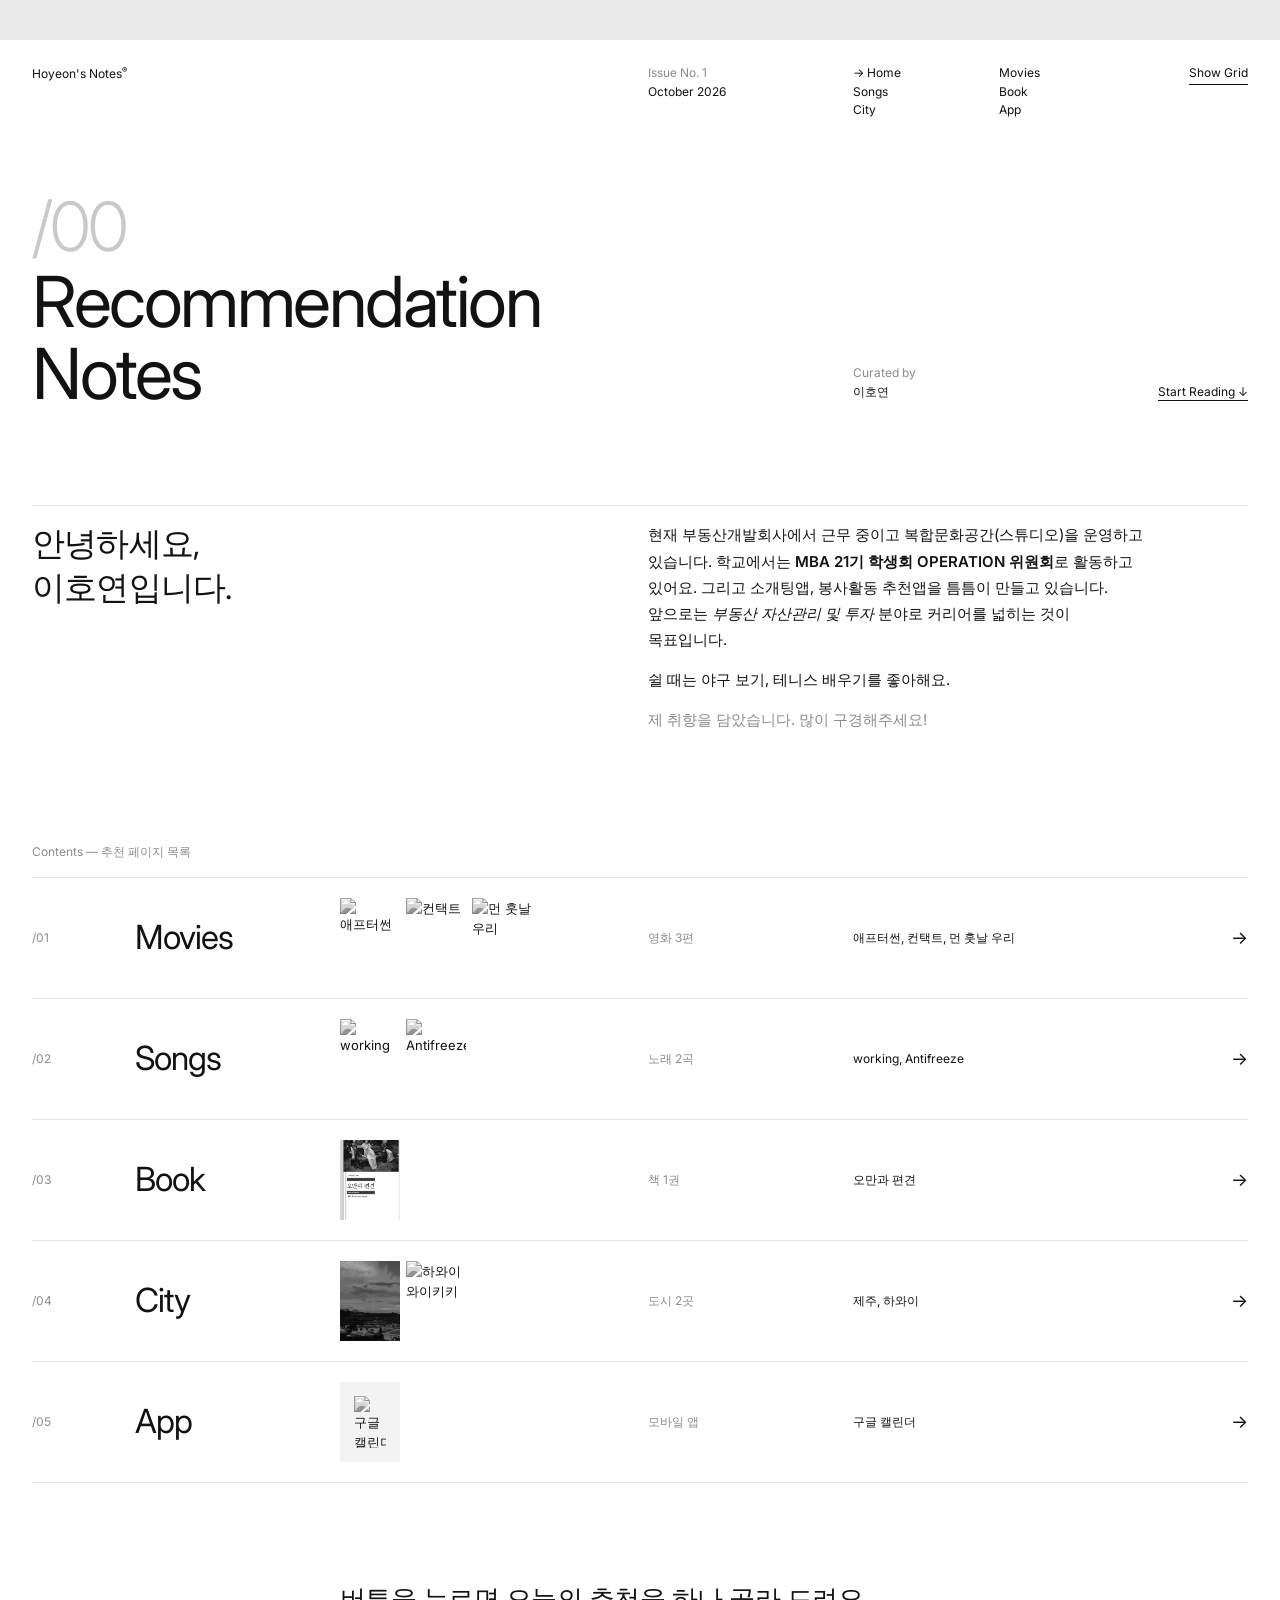
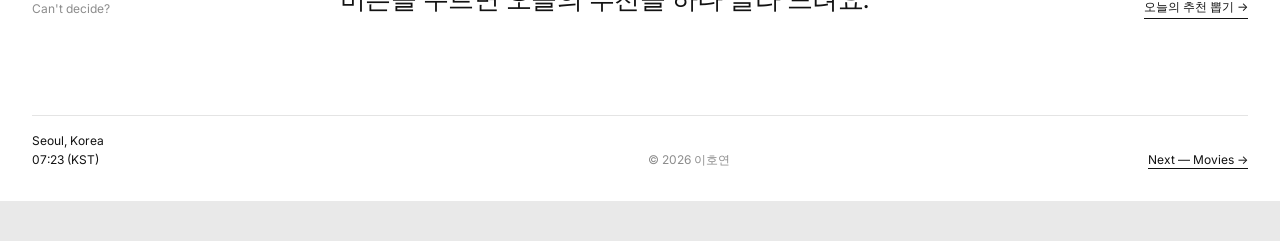
==== index.html @ e3aaaba1 "Add Hawaii as a second recommended city Turn the city page into a two-city layout (A — Jeju, B — Haw" ====
<!DOCTYPE html>
<HTML lang="ko">
<HEAD>
  <meta charset="UTF-8">
  <meta name="viewport" content="width=device-width, initial-scale=1.0">
  <TITLE>Recommendation Notes — 이호연</TITLE>
  <link rel="stylesheet" href="https://fonts.googleapis.com/css2?family=Inter:wght@300;400;600&display=swap">
  <link rel="stylesheet" href="https://cdn.jsdelivr.net/gh/orioncactus/pretendard@v1.3.9/dist/web/static/pretendard.min.css">
  <link rel="stylesheet" href="styles.css">
</HEAD>

<BODY>
<div class="frame">

  <!-- 상단 헤더 -->
  <div class="grid top">
    <div class="brand">Hoyeon's Notes<sup>®</sup></div>
    <div class="issue"><span class="muted">Issue No. 1</span><BR>October 2026</div>
    <div class="nav">
      <A HREF="index.html" class="now">Home</A>
      <A HREF="movies.html">Movies</A>
      <A HREF="songs.html">Songs</A>
      <A HREF="book.html">Book</A>
      <A HREF="city.html">City</A>
      <A HREF="app.html">App</A>
    </div>
    <div class="tools"><button class="text-btn" id="gridBtn">Show Grid</button></div>
  </div>

  <!-- 제목 -->
  <div class="grid hero">
    <div class="num">/00</div>
    <H1>Recommendation Notes</H1>
    <div class="meta m2"><span class="muted">Curated by</span><BR>이호연</div>
    <div class="meta more"><A HREF="#list" class="link">Start Reading ↓</A></div>
  </div>

  <!-- 자기소개 -->
  <div class="grid about">
    <P class="statement">안녕하세요,<BR>이호연입니다.</P>
    <div class="body">
      <P>
        현재 부동산개발회사에서 근무 중이고 복합문화공간(스튜디오)을 운영하고 있습니다.
        학교에서는 <B>MBA 21기 학생회 OPERATION 위원회</B>로 활동하고 있어요.
        그리고 소개팅앱, 봉사활동 추천앱을 틈틈이 만들고 있습니다.
        앞으로는 <I>부동산 자산관리 및 투자</I> 분야로 커리어를 넓히는 것이 목표입니다.
      </P>
      <P>쉴 때는 야구 보기, 테니스 배우기를 좋아해요.</P>
      <P class="muted">제 취향을 담았습니다. 많이 구경해주세요!</P>
    </div>
  </div>

  <!-- 추천 페이지 목차 -->
  <div class="grid index" id="list">
    <div class="index-title small-title">Contents — 추천 페이지 목록</div>
    <A HREF="movies.html" class="row">
      <span class="n">/01</span><span class="t">Movies</span>
      <span class="th">
        <IMG SRC="https://upload.wikimedia.org/wikipedia/en/1/11/Aftersun.jpg" ALT="애프터썬">
        <IMG SRC="https://upload.wikimedia.org/wikipedia/en/d/df/Arrival%2C_Movie_Poster.jpg" ALT="컨택트">
        <IMG SRC="https://upload.wikimedia.org/wikipedia/en/2/2f/Usandthem2018.jpg" ALT="먼 훗날 우리">
      </span>
      <span class="k">영화 3편</span><span class="p">애프터썬, 컨택트, 먼 훗날 우리</span><span class="arr">→</span>
    </A>
    <A HREF="songs.html" class="row">
      <span class="n">/02</span><span class="t">Songs</span>
      <span class="th">
        <IMG SRC="https://img.youtube.com/vi/9pfPGVfMH74/mqdefault.jpg" ALT="working">
        <IMG SRC="https://img.youtube.com/vi/74_yqNBhQbA/mqdefault.jpg" ALT="Antifreeze">
      </span>
      <span class="k">노래 2곡</span><span class="p">working, Antifreeze</span><span class="arr">→</span>
    </A>
    <A HREF="book.html" class="row">
      <span class="n">/03</span><span class="t">Book</span>
      <span class="th">
        <IMG SRC="images/book-pride-ko.png" ALT="오만과 편견">
      </span>
      <span class="k">책 1권</span><span class="p">오만과 편견</span><span class="arr">→</span>
    </A>
    <A HREF="city.html" class="row">
      <span class="n">/04</span><span class="t">City</span>
      <span class="th">
        <IMG SRC="images/jeju-4.jpg" ALT="제주의 붉은 노을">
        <IMG SRC="https://upload.wikimedia.org/wikipedia/commons/thumb/f/fd/City_of_Waikiki_view.jpg/1280px-City_of_Waikiki_view.jpg" ALT="하와이 와이키키">
      </span>
      <span class="k">도시 2곳</span><span class="p">제주, 하와이</span><span class="arr">→</span>
    </A>
    <A HREF="app.html" class="row">
      <span class="n">/05</span><span class="t">App</span>
      <span class="th">
        <IMG SRC="https://upload.wikimedia.org/wikipedia/commons/thumb/f/fa/Google_Calendar_icon_%282026%29.svg/250px-Google_Calendar_icon_%282026%29.svg.png" ALT="구글 캘린더" class="icon">
      </span>
      <span class="k">모바일 앱</span><span class="p">구글 캘린더</span><span class="arr">→</span>
    </A>
  </div>

  <!-- 오늘의 추천 뽑기 (JavaScript) -->
  <div class="grid pick">
    <div class="small-title">Can't decide?</div>
    <P id="text">버튼을 누르면 오늘의 추천을 하나 골라 드려요.</P>
    <div class="btn-wrap"><button class="text-btn" id="myBtn">오늘의 추천 뽑기 →</button></div>
  </div>

  <!-- 하단 -->
  <div class="grid foot">
    <div class="place">Seoul, Korea<BR><span class="clock"></span></div>
    <div class="prev muted">© 2026 이호연</div>
    <div class="next"><A HREF="movies.html" class="link">Next — Movies →</A></div>
  </div>

</div>

<!-- JavaScript 파일 연결 -->
<script src="script.js"></script>
</BODY>
</HTML>
---- styles.css ----
/* [styles.css] 모든 페이지가 함께 쓰는 외부 CSS 파일 (강의 슬라이드 62)
   12칸 그리드 위에 글과 이미지를 배치하는 에디토리얼 스타일 */

:root {
  --ink: #121212;      /* 본문 글자색 */
  --muted: #8C8C8C;    /* 보조 글자색 */
  --faint: #C9C9C9;    /* /01 같은 큰 번호 */
  --line: #E4E4E4;     /* 얇은 구분선 */
  --bg: #E9E9E9;       /* 바깥 배경 */
  --paper: #FFFFFF;    /* 종이(페이지) 배경 */
  --guide: rgba(198, 200, 224, 0.55);  /* 그리드 표시 색 */
}

* { box-sizing: border-box; }

body {
  margin: 0;
  background-color: var(--bg);
  color: var(--ink);
  font-family: "Inter", "Pretendard", -apple-system, "Malgun Gothic", sans-serif;
  font-size: 13px;
  line-height: 1.55;
  word-break: keep-all;
  -webkit-font-smoothing: antialiased;
}
a { color: inherit; text-decoration: none; }
img { display: block; max-width: 100%; }
p { margin: 0 0 0.9em; }
b { font-weight: 600; }
hr { border: 0; border-top: 1px solid var(--line); margin: 0; }
.muted { color: var(--muted); }
.link { border-bottom: 1px solid var(--ink); padding-bottom: 1px; }
.link:hover { color: var(--muted); border-color: var(--muted); }

/* ---------- 페이지 틀과 12칸 그리드 ---------- */
.frame {
  position: relative;
  max-width: 1280px;
  margin: 40px auto;
  background-color: var(--paper);
  padding: 24px 32px 32px;
}
.grid {
  display: grid;
  grid-template-columns: repeat(12, minmax(0, 1fr));
  column-gap: 16px;
}

/* Show Grid 버튼을 누르면 보이는 세로 기둥 (script.js가 만들어 줌) */
.overlay {
  position: absolute;
  inset: 0 32px;
  display: grid;
  grid-template-columns: repeat(12, minmax(0, 1fr));
  column-gap: 16px;
  pointer-events: none;
  opacity: 0;
  transition: opacity 0.4s;
  z-index: 5;
}
.overlay span { background-color: var(--guide); }
body.show-grid .overlay { opacity: 1; }

/* ---------- 상단 헤더 ---------- */
.top { font-size: 12px; align-items: start; }
.brand   { grid-column: 1 / 5; }
.brand sup { font-size: 8px; }
.issue   { grid-column: 7 / 9; }
.nav     { grid-column: 9 / 12; display: grid; grid-template-columns: 1fr 1fr; }
.nav a:hover { color: var(--muted); }
.nav a.now::before { content: "→ "; }
.tools   { grid-column: 12 / 13; text-align: right; }

button.text-btn {
  font: inherit;
  color: var(--ink);
  background: none;
  border: 0;
  border-bottom: 1px solid var(--ink);
  padding: 0 0 1px;
  cursor: pointer;
}
button.text-btn:hover { color: var(--muted); border-color: var(--muted); }

/* ---------- 제목 영역 (/01 + 큰 제목) ---------- */
.hero { margin-top: 72px; align-items: end; }
.hero .num {
  grid-column: 1 / -1;
  font-size: clamp(40px, 5.5vw, 68px);
  font-weight: 300;
  color: var(--faint);
  letter-spacing: -0.04em;
  line-height: 1;
}
.hero h1 {
  grid-column: 1 / 7;
  margin: 6px 0 0;
  font-size: clamp(40px, 5.5vw, 72px);
  font-weight: 400;
  letter-spacing: -0.035em;
  line-height: 1.02;
}
.hero .meta  { font-size: 12px; padding-bottom: 8px; }
.hero .m1    { grid-column: 7 / 9; }
.hero .m2    { grid-column: 9 / 11; }
.hero .more  { grid-column: 11 / 13; text-align: right; }

/* 넓은 사진 */
.wide {
  width: 100%;
  aspect-ratio: 21 / 9;
  object-fit: cover;
  margin-top: 20px;
}

/* 사진 4장 나란히 (각 3칸) */
.gallery { margin-top: 20px; row-gap: 16px; }
.gallery figure { grid-column: span 3; margin: 0; }
.gallery img { width: 100%; aspect-ratio: 3 / 4; object-fit: cover; }
.gallery figcaption { font-size: 12px; margin-top: 8px; }
.gallery figcaption span { margin-right: 6px; }

/* 소개 줄: 왼쪽 위치·시각, 오른쪽 짧은 소개글 */
.intro { margin-top: 24px; align-items: end; }
.place { grid-column: 1 / 4; font-size: 12px; }
.lede  { grid-column: 7 / 12; font-size: 13px; }

/* ---------- 추천 항목 ---------- */
.item { margin-top: 96px; row-gap: 20px; }
.item-label {
  grid-column: 1 / 3;
  font-size: 12px;
  color: var(--muted);
  padding-top: 12px;
}
.item h2 {
  grid-column: 3 / 13;
  margin: 0;
  font-size: clamp(28px, 3.4vw, 44px);
  font-weight: 400;
  letter-spacing: -0.03em;
  line-height: 1.1;
}
.item h2 small { font-size: 0.45em; color: var(--muted); letter-spacing: 0; margin-left: 8px; }

/* 영화: 포스터(3칸) + 예고편(9칸) */
.media {
  grid-column: 1 / -1;
  display: grid;
  grid-template-columns: repeat(12, minmax(0, 1fr));
  column-gap: 16px;
}
.media .poster { grid-column: 1 / 4; width: 100%; height: 100%; object-fit: cover; }
.media .video  { grid-column: 4 / 13; }

.video {
  width: 100%;
  aspect-ratio: 16 / 9;
  border: 0;
  display: block;
  background-color: #F2F2F2;
}

/* 왼쪽·오른쪽 칸 나누기 */
.left4  { grid-column: 1 / 5; }
.left5  { grid-column: 1 / 6; }
.left8  { grid-column: 1 / 9; }
.right6 { grid-column: 7 / 13; }
.right7 { grid-column: 6 / 13; }
.right4 { grid-column: 9 / 13; }

/* 정보 표 */
table.facts { border-collapse: collapse; width: 100%; font-size: 12px; align-self: start; }
.facts th, .facts td {
  text-align: left;
  font-weight: 400;
  padding: 8px 0;
  border-top: 1px solid var(--line);
  vertical-align: top;
}
.facts tr:last-child th, .facts tr:last-child td { border-bottom: 1px solid var(--line); }
.facts th { color: var(--muted); width: 35%; }
.facts a { border-bottom: 1px solid var(--ink); }

/* 추천 이유 본문 */
.body { font-size: 15px; line-height: 1.75; }
.body h3, .small-title {
  font-size: 12px;
  font-weight: 400;
  color: var(--muted);
  margin: 0 0 12px;
}
.right4 .body, .right4 .facts { margin-bottom: 28px; }

/* 번호 달린 큰 목록 */
.big-list { list-style: none; padding: 0; margin: 0 0 40px; }
.big-list li {
  display: grid;
  grid-template-columns: 48px 1fr;
  padding: 14px 0;
  border-top: 1px solid var(--line);
  font-size: clamp(18px, 1.7vw, 22px);
  letter-spacing: -0.015em;
  line-height: 1.35;
}
.big-list li:last-child { border-bottom: 1px solid var(--line); }
.big-list li span { font-size: 12px; color: var(--muted); padding-top: 5px; }
.big-list li em { display: block; font-style: normal; font-size: 13px; color: var(--muted); letter-spacing: 0; margin-top: 4px; }

/* 앱 아이콘 타일 */
.tile {
  aspect-ratio: 1 / 1;
  background-color: #F3F3F3;
  display: grid;
  place-items: center;
  margin-bottom: 20px;
}
.tile img { width: 32%; }

.caption { font-size: 12px; color: var(--muted); margin-top: 8px; }
.map { filter: grayscale(1); aspect-ratio: 21 / 9; }

/* ---------- 홈: 자기소개 + 목차 ---------- */
.about { margin-top: 96px; padding-top: 16px; border-top: 1px solid var(--line); }
.statement {
  grid-column: 1 / 7;
  margin: 0;
  font-size: clamp(24px, 2.6vw, 34px);
  line-height: 1.3;
  letter-spacing: -0.025em;
}
.about .body { grid-column: 7 / 12; }

.index { margin-top: 96px; }
.index-title { grid-column: 1 / -1; margin-bottom: 16px; }
.row {
  grid-column: 1 / -1;
  display: grid;
  grid-template-columns: repeat(12, minmax(0, 1fr));
  column-gap: 16px;
  padding: 20px 0;
  border-top: 1px solid var(--line);
  align-items: center;
}
.row:last-child { border-bottom: 1px solid var(--line); }
.row .n   { grid-column: 1 / 2; font-size: 12px; color: var(--muted); }
.row .t   { grid-column: 2 / 4; font-size: clamp(24px, 2.6vw, 34px); letter-spacing: -0.025em; transition: padding 0.3s; }

/* 제목 옆 작은 사진들 — 평소엔 흑백, 마우스를 올리면 컬러 */
.row .th  { grid-column: 4 / 7; display: flex; gap: 6px; }
.row .th img {
  width: 60px;
  height: 80px;
  object-fit: cover;
  filter: grayscale(1);
  transition: filter 0.4s;
}
.row .th img.icon { object-fit: contain; padding: 14px; background-color: #F3F3F3; }
.row:hover .th img { filter: grayscale(0); }
@media (hover: none) { .row .th img { filter: none; } }  /* 터치 화면은 처음부터 컬러 */
.row .k   { grid-column: 7 / 9; font-size: 12px; color: var(--muted); }
.row .p   { grid-column: 9 / 12; font-size: 12px; }
.row .arr { grid-column: 12 / 13; text-align: right; font-size: 18px; }
.row:hover .t { padding-left: 12px; }

.pick { margin-top: 96px; align-items: end; }
.pick .small-title { grid-column: 1 / 4; margin: 0; }
.pick p { grid-column: 4 / 10; margin: 0; font-size: clamp(20px, 2vw, 26px); letter-spacing: -0.02em; }
.pick .btn-wrap { grid-column: 10 / 13; text-align: right; font-size: 12px; }

/* ---------- 하단 ---------- */
.foot { margin-top: 96px; padding-top: 16px; border-top: 1px solid var(--line); font-size: 12px; align-items: end; }
.foot .place { grid-column: 1 / 4; }
.foot .prev  { grid-column: 7 / 10; }
.foot .next  { grid-column: 10 / 13; text-align: right; }

/* ---------- 휴대폰 화면 (4칸 그리드) ---------- */
@media (max-width: 760px) {
  .frame { margin: 0; padding: 16px; }
  .overlay { inset: 0 16px; grid-template-columns: repeat(4, minmax(0, 1fr)); }
  .overlay span:nth-child(n+5) { display: none; }
  .grid, .media, .row { grid-template-columns: repeat(4, minmax(0, 1fr)); }
  .grid > *, .media > *, .row > * { grid-column: 1 / -1 !important; }

  .brand { grid-column: 1 / 3 !important; }
  .tools { grid-column: 3 / 5 !important; grid-row: 1; }
  .issue { grid-column: 1 / 3 !important; margin-top: 16px; }
  .nav   { grid-column: 3 / 5 !important; margin-top: 16px; grid-template-columns: 1fr; }

  .hero { margin-top: 48px; row-gap: 12px; }
  .hero .m1 { grid-column: 1 / 3 !important; }
  .hero .m2 { grid-column: 3 / 5 !important; }
  .hero .more { text-align: left; }
  .wide { aspect-ratio: 4 / 3; }
  .gallery { column-gap: 8px; }
  .gallery figure { grid-column: span 2 !important; }

  .intro, .foot, .pick { row-gap: 16px; }
  .item { margin-top: 64px; }
  .item-label { padding-top: 0; }
  .media { row-gap: 12px; }
  .media .poster { grid-column: 1 / 3 !important; height: auto; aspect-ratio: 2 / 3; }

  .row { row-gap: 4px; align-items: baseline; }
  .row .n { grid-column: 1 / 2 !important; }
  .row .t { grid-column: 2 / 5 !important; }
  .row .p { grid-column: 2 / 5 !important; }
  .row .th { grid-column: 2 / 5 !important; margin: 6px 0; }
  .row .th img { width: 45px; height: 60px; }
  .row .th img.icon { padding: 10px; }
  .row .k, .row .arr { display: none; }

  .about { row-gap: 24px; margin-top: 56px; }
  .pick .btn-wrap, .foot .next { text-align: left; }
  .map { aspect-ratio: 4 / 3; }
}
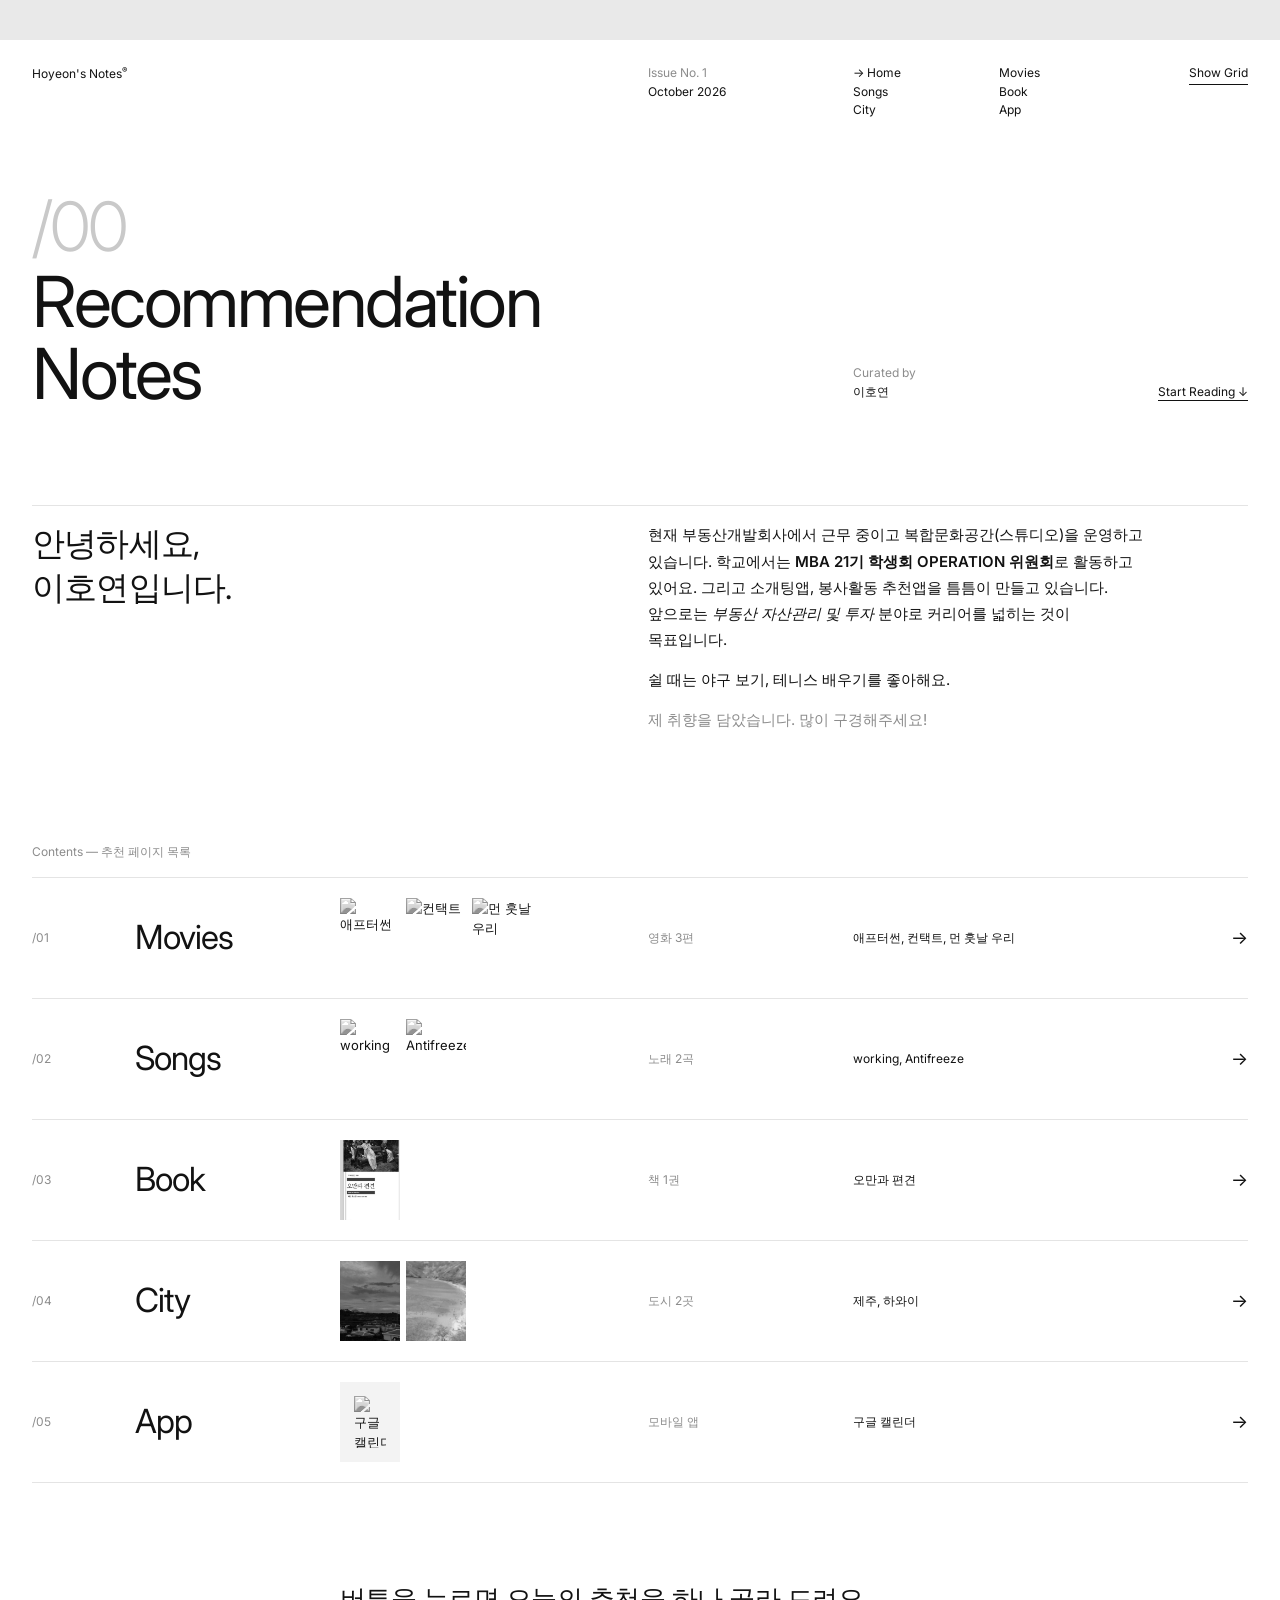
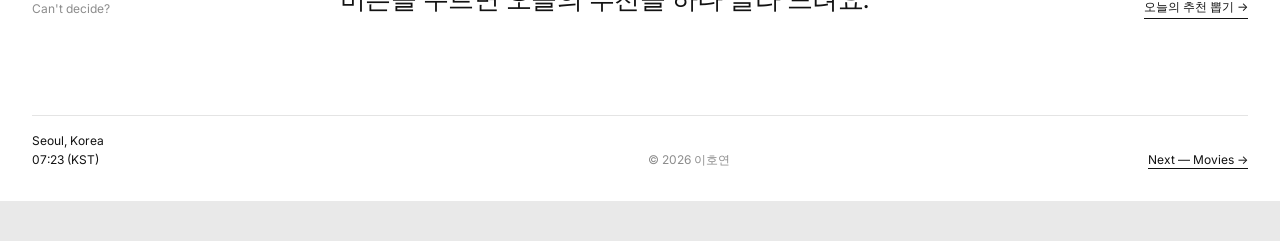
==== commit e07323cb: "Use own Hawaii photos on the city page Co-Authored-By: Claude Opus 5.5 <noreply@anthropic.com>" ====
--- a/index.html
+++ b/index.html
@@ -81,7 +81,7 @@
       <span class="n">/04</span><span class="t">City</span>
       <span class="th">
         <IMG SRC="images/jeju-4.jpg" ALT="제주의 붉은 노을">
-        <IMG SRC="https://upload.wikimedia.org/wikipedia/commons/thumb/f/fd/City_of_Waikiki_view.jpg/1280px-City_of_Waikiki_view.jpg" ALT="하와이 와이키키">
+        <IMG SRC="images/hawaii-2.jpg" ALT="하와이 하나우마 베이">
       </span>
       <span class="k">도시 2곳</span><span class="p">제주, 하와이</span><span class="arr">→</span>
     </A>
--- a/styles.css
+++ b/styles.css
@@ -118,6 +118,8 @@
 .gallery figure { grid-column: span 3; margin: 0; }
 .gallery img { width: 100%; aspect-ratio: 3 / 4; object-fit: cover; }
 .gallery figcaption { font-size: 12px; margin-top: 8px; }
+.gallery.three figure { grid-column: span 4; }   /* 사진 3장일 때 (각 4칸, 가로 사진) */
+.gallery.three img { aspect-ratio: 4 / 3; }
 .gallery figcaption span { margin-right: 6px; }
 
 /* 소개 줄: 왼쪽 위치·시각, 오른쪽 짧은 소개글 */
@@ -294,6 +296,7 @@
   .wide { aspect-ratio: 4 / 3; }
   .gallery { column-gap: 8px; }
   .gallery figure { grid-column: span 2 !important; }
+  .gallery.three figure { grid-column: 1 / -1 !important; }
 
   .intro, .foot, .pick { row-gap: 16px; }
   .item { margin-top: 64px; }
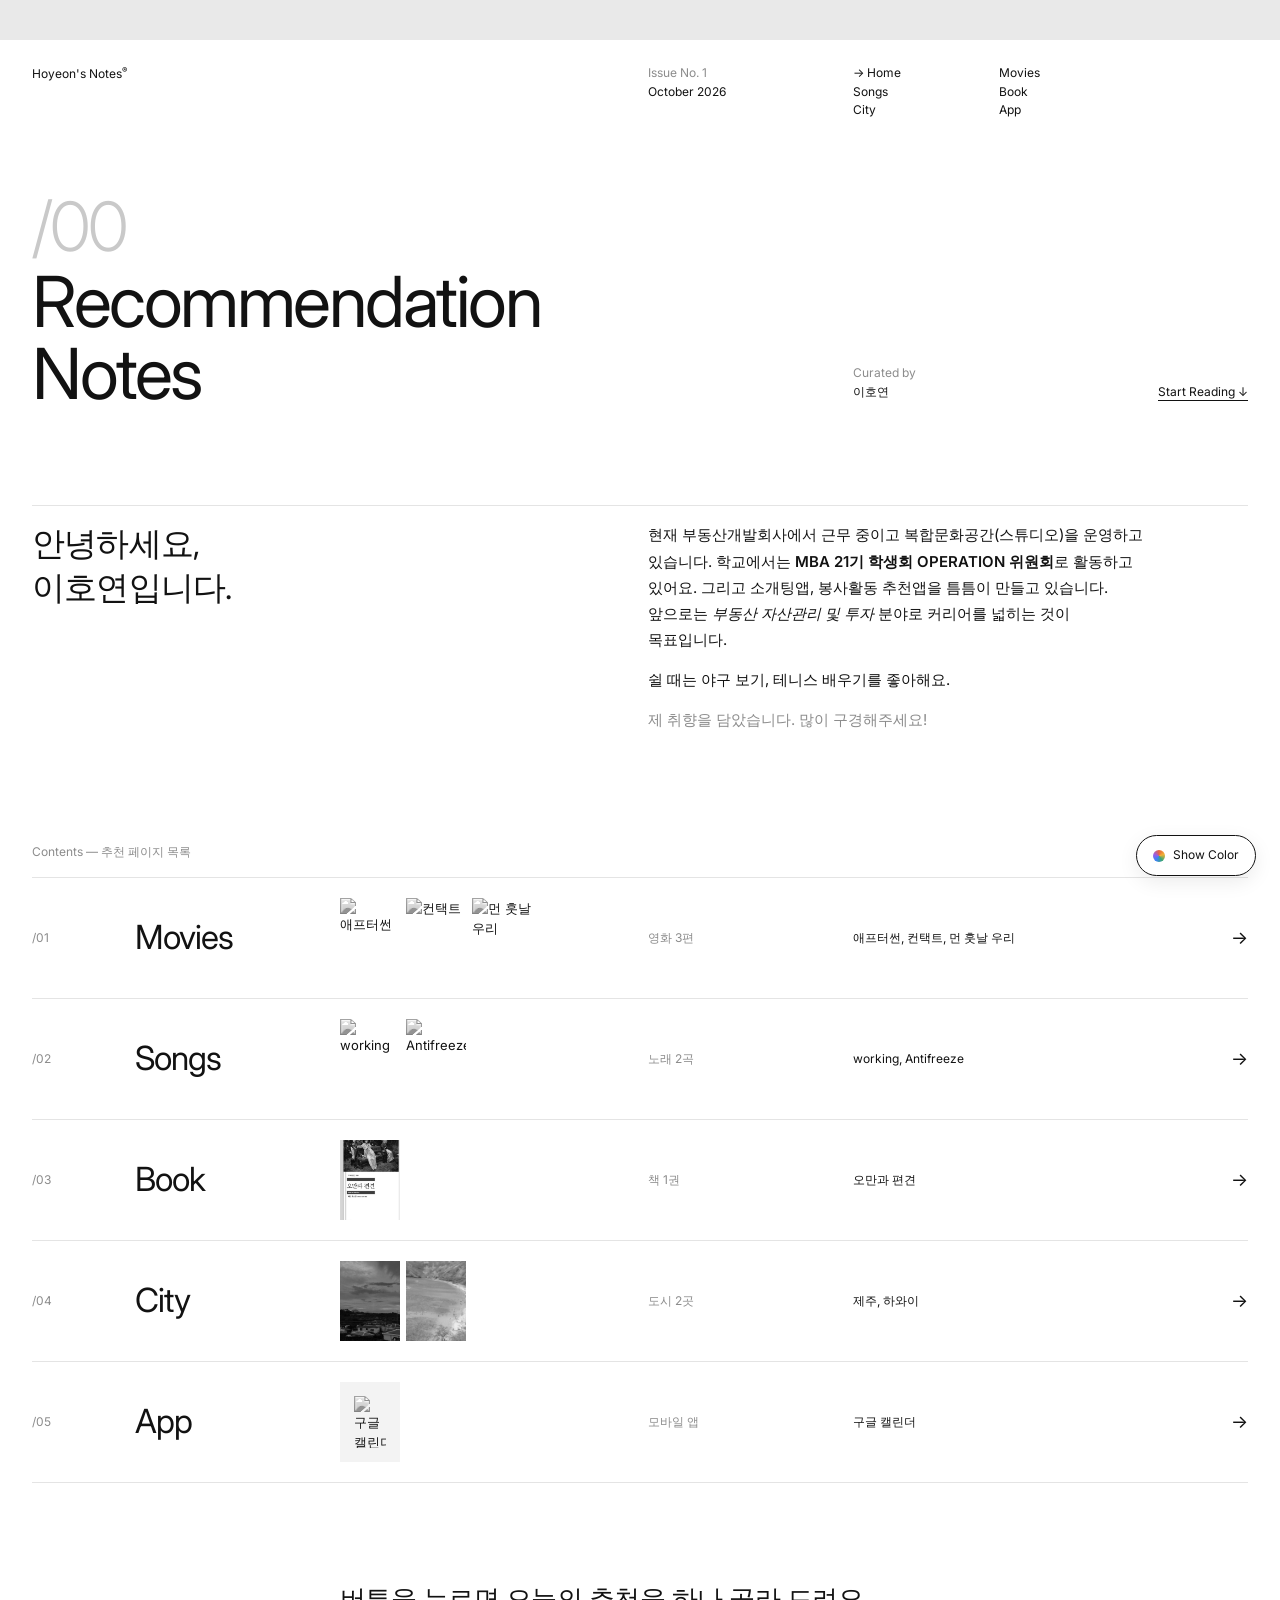
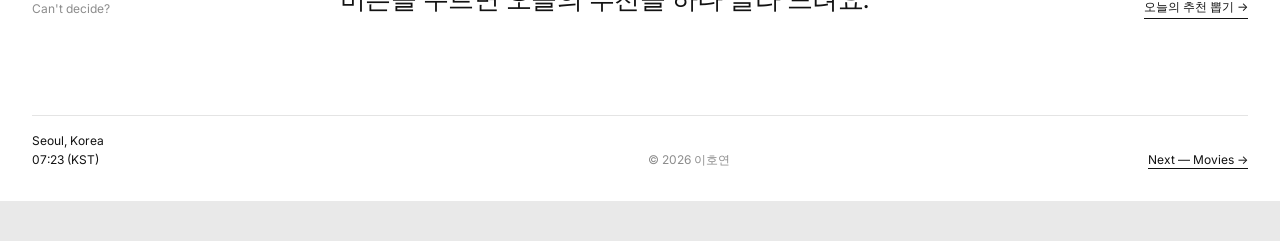
==== commit b9faf42f: "Replace Show Grid with a black-and-white to color effect The site now starts in black and white. A f" ====
--- a/index.html
+++ b/index.html
@@ -24,7 +24,7 @@
       <A HREF="city.html">City</A>
       <A HREF="app.html">App</A>
     </div>
-    <div class="tools"><button class="text-btn" id="gridBtn">Show Grid</button></div>
+    <div class="tools"><button class="color-btn" id="colorBtn" aria-pressed="false"><span class="dot"></span><span class="label">Show Color</span></button></div>
   </div>
 
   <!-- 제목 -->
--- a/styles.css
+++ b/styles.css
@@ -8,7 +8,14 @@
   --line: #E4E4E4;     /* 얇은 구분선 */
   --bg: #E9E9E9;       /* 바깥 배경 */
   --paper: #FFFFFF;    /* 종이(페이지) 배경 */
-  --guide: rgba(198, 200, 224, 0.55);  /* 그리드 표시 색 */
+  --accent: var(--muted);  /* 컬러 모드에서만 색이 들어오는 포인트 색 */
+}
+
+/* 컬러 모드 — Show Color 버튼을 누르면 세상에 색이 돌아옴 */
+body.color-on {
+  --bg: #EFE5D8;
+  --faint: #E8643C;
+  --accent: #E8643C;
 }
 
 * { box-sizing: border-box; }
@@ -46,20 +53,52 @@
   column-gap: 16px;
 }
 
-/* Show Grid 버튼을 누르면 보이는 세로 기둥 (script.js가 만들어 줌) */
-.overlay {
-  position: absolute;
-  inset: 0 32px;
-  display: grid;
-  grid-template-columns: repeat(12, minmax(0, 1fr));
-  column-gap: 16px;
-  pointer-events: none;
-  opacity: 0;
-  transition: opacity 0.4s;
-  z-index: 5;
-}
-.overlay span { background-color: var(--guide); }
-body.show-grid .overlay { opacity: 1; }
+/* ---------- 흑백 ↔ 컬러 ---------- */
+/* 기본은 흑백 세상: 사진·영상·지도 모두 회색 */
+img, iframe { filter: grayscale(1); transition: filter 1.2s ease; }
+body.color-on img, body.color-on iframe { filter: none; }
+body { transition: background-color 1.2s ease; }
+body.no-anim, body.no-anim * { transition: none !important; }
+
+/* 포인트 색이 들어가는 곳 */
+.item-label, .big-list li span, .row .n, .gallery figcaption span { transition: color 1.2s ease; }
+body.color-on .item-label,
+body.color-on .big-list li span,
+body.color-on .row .n,
+body.color-on .gallery figcaption span,
+body.color-on .nav a.now { color: var(--accent); }
+
+/* 화면 오른쪽 아래에 떠 있는 버튼 */
+.color-btn {
+  position: fixed;
+  right: 24px;
+  bottom: 24px;
+  z-index: 20;
+  display: inline-flex;
+  align-items: center;
+  gap: 8px;
+  font: inherit;
+  font-size: 12px;
+  color: var(--ink);
+  background-color: var(--paper);
+  border: 1px solid var(--ink);
+  border-radius: 999px;
+  padding: 10px 16px;
+  cursor: pointer;
+  box-shadow: 0 6px 20px rgba(0, 0, 0, 0.08);
+  transition: transform 0.2s;
+}
+.color-btn:hover { transform: translateY(-2px); }
+.color-btn .dot {
+  width: 12px;
+  height: 12px;
+  border-radius: 50%;
+  background: conic-gradient(#E8643C, #F2B134, #3AA675, #3B82F6, #9B5DE5, #E8643C);
+}
+
+/* 색이 원을 그리며 퍼지는 효과 (script.js의 View Transition과 함께 사용) */
+::view-transition-old(root),
+::view-transition-new(root) { animation: none; mix-blend-mode: normal; }
 
 /* ---------- 상단 헤더 ---------- */
 .top { font-size: 12px; align-items: start; }
@@ -220,7 +259,7 @@
 .tile img { width: 32%; }
 
 .caption { font-size: 12px; color: var(--muted); margin-top: 8px; }
-.map { filter: grayscale(1); aspect-ratio: 21 / 9; }
+.map { aspect-ratio: 21 / 9; }
 
 /* ---------- 홈: 자기소개 + 목차 ---------- */
 .about { margin-top: 96px; padding-top: 16px; border-top: 1px solid var(--line); }
@@ -248,18 +287,15 @@
 .row .n   { grid-column: 1 / 2; font-size: 12px; color: var(--muted); }
 .row .t   { grid-column: 2 / 4; font-size: clamp(24px, 2.6vw, 34px); letter-spacing: -0.025em; transition: padding 0.3s; }
 
-/* 제목 옆 작은 사진들 — 평소엔 흑백, 마우스를 올리면 컬러 */
+/* 제목 옆 작은 사진들 — 흑백일 때도 마우스를 올리면 살짝 컬러 */
 .row .th  { grid-column: 4 / 7; display: flex; gap: 6px; }
 .row .th img {
   width: 60px;
   height: 80px;
   object-fit: cover;
-  filter: grayscale(1);
-  transition: filter 0.4s;
 }
 .row .th img.icon { object-fit: contain; padding: 14px; background-color: #F3F3F3; }
-.row:hover .th img { filter: grayscale(0); }
-@media (hover: none) { .row .th img { filter: none; } }  /* 터치 화면은 처음부터 컬러 */
+.row:hover .th img { filter: none; transition-duration: 0.4s; }
 .row .k   { grid-column: 7 / 9; font-size: 12px; color: var(--muted); }
 .row .p   { grid-column: 9 / 12; font-size: 12px; }
 .row .arr { grid-column: 12 / 13; text-align: right; font-size: 18px; }
@@ -279,8 +315,7 @@
 /* ---------- 휴대폰 화면 (4칸 그리드) ---------- */
 @media (max-width: 760px) {
   .frame { margin: 0; padding: 16px; }
-  .overlay { inset: 0 16px; grid-template-columns: repeat(4, minmax(0, 1fr)); }
-  .overlay span:nth-child(n+5) { display: none; }
+  .color-btn { right: 16px; bottom: 16px; }
   .grid, .media, .row { grid-template-columns: repeat(4, minmax(0, 1fr)); }
   .grid > *, .media > *, .row > * { grid-column: 1 / -1 !important; }
 
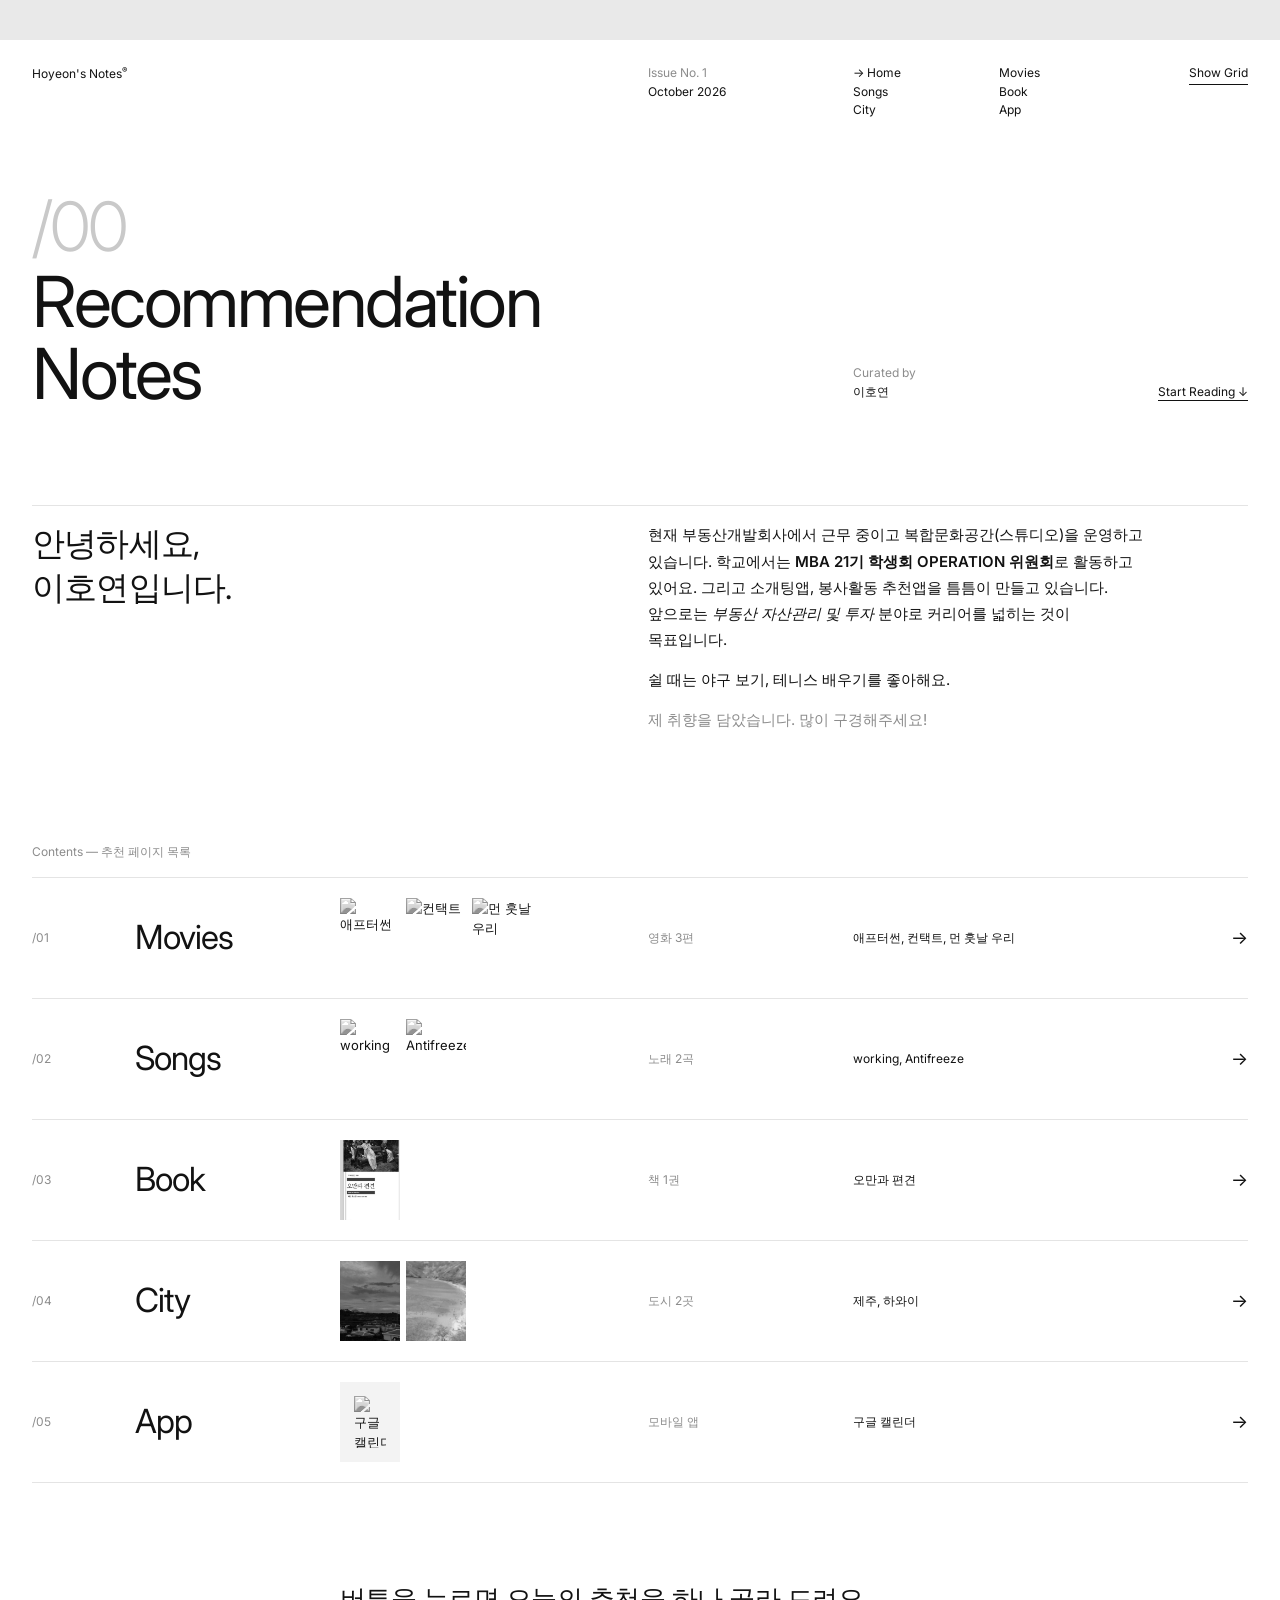
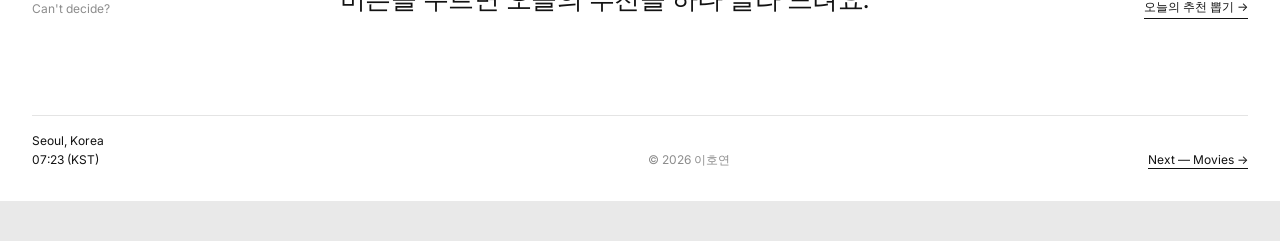
==== commit ed059a24: "Revert black-and-white color effect, restore Show Grid Co-Authored-By: Claude Opus 5.5 <noreply@anth" ====
--- a/index.html
+++ b/index.html
@@ -24,7 +24,7 @@
       <A HREF="city.html">City</A>
       <A HREF="app.html">App</A>
     </div>
-    <div class="tools"><button class="color-btn" id="colorBtn" aria-pressed="false"><span class="dot"></span><span class="label">Show Color</span></button></div>
+    <div class="tools"><button class="text-btn" id="gridBtn">Show Grid</button></div>
   </div>
 
   <!-- 제목 -->
--- a/styles.css
+++ b/styles.css
@@ -8,14 +8,7 @@
   --line: #E4E4E4;     /* 얇은 구분선 */
   --bg: #E9E9E9;       /* 바깥 배경 */
   --paper: #FFFFFF;    /* 종이(페이지) 배경 */
-  --accent: var(--muted);  /* 컬러 모드에서만 색이 들어오는 포인트 색 */
-}
-
-/* 컬러 모드 — Show Color 버튼을 누르면 세상에 색이 돌아옴 */
-body.color-on {
-  --bg: #EFE5D8;
-  --faint: #E8643C;
-  --accent: #E8643C;
+  --guide: rgba(198, 200, 224, 0.55);  /* 그리드 표시 색 */
 }
 
 * { box-sizing: border-box; }
@@ -53,52 +46,20 @@
   column-gap: 16px;
 }
 
-/* ---------- 흑백 ↔ 컬러 ---------- */
-/* 기본은 흑백 세상: 사진·영상·지도 모두 회색 */
-img, iframe { filter: grayscale(1); transition: filter 1.2s ease; }
-body.color-on img, body.color-on iframe { filter: none; }
-body { transition: background-color 1.2s ease; }
-body.no-anim, body.no-anim * { transition: none !important; }
-
-/* 포인트 색이 들어가는 곳 */
-.item-label, .big-list li span, .row .n, .gallery figcaption span { transition: color 1.2s ease; }
-body.color-on .item-label,
-body.color-on .big-list li span,
-body.color-on .row .n,
-body.color-on .gallery figcaption span,
-body.color-on .nav a.now { color: var(--accent); }
-
-/* 화면 오른쪽 아래에 떠 있는 버튼 */
-.color-btn {
-  position: fixed;
-  right: 24px;
-  bottom: 24px;
-  z-index: 20;
-  display: inline-flex;
-  align-items: center;
-  gap: 8px;
-  font: inherit;
-  font-size: 12px;
-  color: var(--ink);
-  background-color: var(--paper);
-  border: 1px solid var(--ink);
-  border-radius: 999px;
-  padding: 10px 16px;
-  cursor: pointer;
-  box-shadow: 0 6px 20px rgba(0, 0, 0, 0.08);
-  transition: transform 0.2s;
-}
-.color-btn:hover { transform: translateY(-2px); }
-.color-btn .dot {
-  width: 12px;
-  height: 12px;
-  border-radius: 50%;
-  background: conic-gradient(#E8643C, #F2B134, #3AA675, #3B82F6, #9B5DE5, #E8643C);
-}
-
-/* 색이 원을 그리며 퍼지는 효과 (script.js의 View Transition과 함께 사용) */
-::view-transition-old(root),
-::view-transition-new(root) { animation: none; mix-blend-mode: normal; }
+/* Show Grid 버튼을 누르면 보이는 세로 기둥 (script.js가 만들어 줌) */
+.overlay {
+  position: absolute;
+  inset: 0 32px;
+  display: grid;
+  grid-template-columns: repeat(12, minmax(0, 1fr));
+  column-gap: 16px;
+  pointer-events: none;
+  opacity: 0;
+  transition: opacity 0.4s;
+  z-index: 5;
+}
+.overlay span { background-color: var(--guide); }
+body.show-grid .overlay { opacity: 1; }
 
 /* ---------- 상단 헤더 ---------- */
 .top { font-size: 12px; align-items: start; }
@@ -259,7 +220,7 @@
 .tile img { width: 32%; }
 
 .caption { font-size: 12px; color: var(--muted); margin-top: 8px; }
-.map { aspect-ratio: 21 / 9; }
+.map { filter: grayscale(1); aspect-ratio: 21 / 9; }
 
 /* ---------- 홈: 자기소개 + 목차 ---------- */
 .about { margin-top: 96px; padding-top: 16px; border-top: 1px solid var(--line); }
@@ -287,15 +248,18 @@
 .row .n   { grid-column: 1 / 2; font-size: 12px; color: var(--muted); }
 .row .t   { grid-column: 2 / 4; font-size: clamp(24px, 2.6vw, 34px); letter-spacing: -0.025em; transition: padding 0.3s; }
 
-/* 제목 옆 작은 사진들 — 흑백일 때도 마우스를 올리면 살짝 컬러 */
+/* 제목 옆 작은 사진들 — 평소엔 흑백, 마우스를 올리면 컬러 */
 .row .th  { grid-column: 4 / 7; display: flex; gap: 6px; }
 .row .th img {
   width: 60px;
   height: 80px;
   object-fit: cover;
+  filter: grayscale(1);
+  transition: filter 0.4s;
 }
 .row .th img.icon { object-fit: contain; padding: 14px; background-color: #F3F3F3; }
-.row:hover .th img { filter: none; transition-duration: 0.4s; }
+.row:hover .th img { filter: grayscale(0); }
+@media (hover: none) { .row .th img { filter: none; } }  /* 터치 화면은 처음부터 컬러 */
 .row .k   { grid-column: 7 / 9; font-size: 12px; color: var(--muted); }
 .row .p   { grid-column: 9 / 12; font-size: 12px; }
 .row .arr { grid-column: 12 / 13; text-align: right; font-size: 18px; }
@@ -315,7 +279,8 @@
 /* ---------- 휴대폰 화면 (4칸 그리드) ---------- */
 @media (max-width: 760px) {
   .frame { margin: 0; padding: 16px; }
-  .color-btn { right: 16px; bottom: 16px; }
+  .overlay { inset: 0 16px; grid-template-columns: repeat(4, minmax(0, 1fr)); }
+  .overlay span:nth-child(n+5) { display: none; }
   .grid, .media, .row { grid-template-columns: repeat(4, minmax(0, 1fr)); }
   .grid > *, .media > *, .row > * { grid-column: 1 / -1 !important; }
 
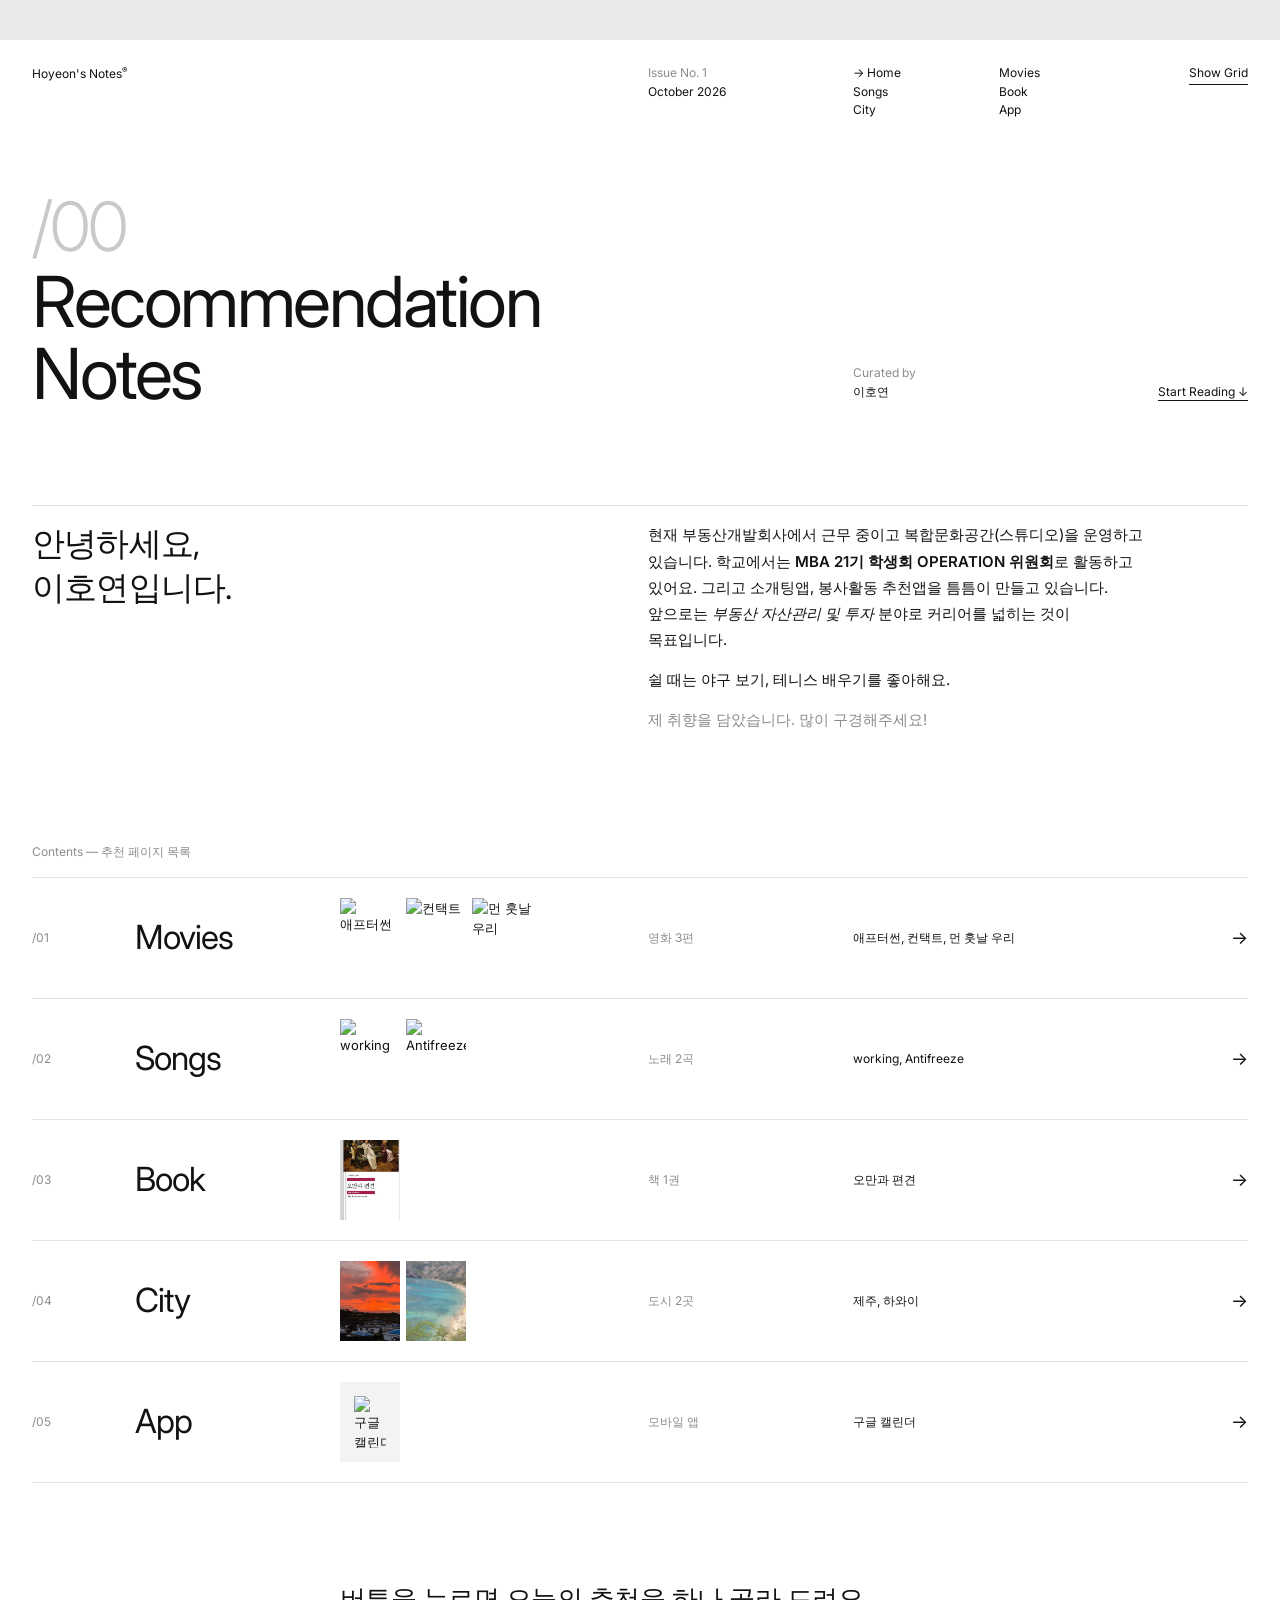
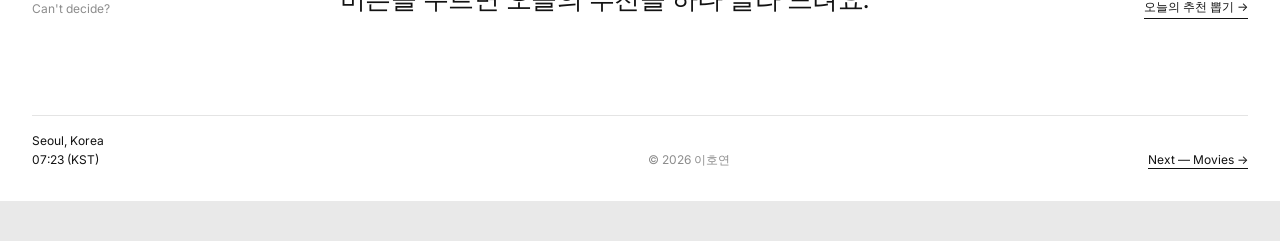
==== commit cb1941e7: "Show all images in full color and bust stale caches Remove the remaining grayscale filters (home thu" ====
--- a/index.html
+++ b/index.html
@@ -6,7 +6,7 @@
   <TITLE>Recommendation Notes — 이호연</TITLE>
   <link rel="stylesheet" href="https://fonts.googleapis.com/css2?family=Inter:wght@300;400;600&display=swap">
   <link rel="stylesheet" href="https://cdn.jsdelivr.net/gh/orioncactus/pretendard@v1.3.9/dist/web/static/pretendard.min.css">
-  <link rel="stylesheet" href="styles.css">
+  <link rel="stylesheet" href="styles.css?v=20261028">
 </HEAD>
 
 <BODY>
@@ -111,6 +111,6 @@
 </div>
 
 <!-- JavaScript 파일 연결 -->
-<script src="script.js"></script>
+<script src="script.js?v=20261028"></script>
 </BODY>
 </HTML>
--- a/styles.css
+++ b/styles.css
@@ -220,7 +220,7 @@
 .tile img { width: 32%; }
 
 .caption { font-size: 12px; color: var(--muted); margin-top: 8px; }
-.map { filter: grayscale(1); aspect-ratio: 21 / 9; }
+.map { aspect-ratio: 21 / 9; }
 
 /* ---------- 홈: 자기소개 + 목차 ---------- */
 .about { margin-top: 96px; padding-top: 16px; border-top: 1px solid var(--line); }
@@ -247,18 +247,14 @@
 .row:last-child { border-bottom: 1px solid var(--line); }
 .row .n   { grid-column: 1 / 2; font-size: 12px; color: var(--muted); }
 .row .t   { grid-column: 2 / 4; font-size: clamp(24px, 2.6vw, 34px); letter-spacing: -0.025em; transition: padding 0.3s; }
-
-/* 제목 옆 작은 사진들 — 평소엔 흑백, 마우스를 올리면 컬러 */
+/* 제목 옆 작은 사진들 */
 .row .th  { grid-column: 4 / 7; display: flex; gap: 6px; }
 .row .th img {
   width: 60px;
   height: 80px;
   object-fit: cover;
-  filter: grayscale(1);
-  transition: filter 0.4s;
 }
 .row .th img.icon { object-fit: contain; padding: 14px; background-color: #F3F3F3; }
-.row:hover .th img { filter: grayscale(0); }
 @media (hover: none) { .row .th img { filter: none; } }  /* 터치 화면은 처음부터 컬러 */
 .row .k   { grid-column: 7 / 9; font-size: 12px; color: var(--muted); }
 .row .p   { grid-column: 9 / 12; font-size: 12px; }
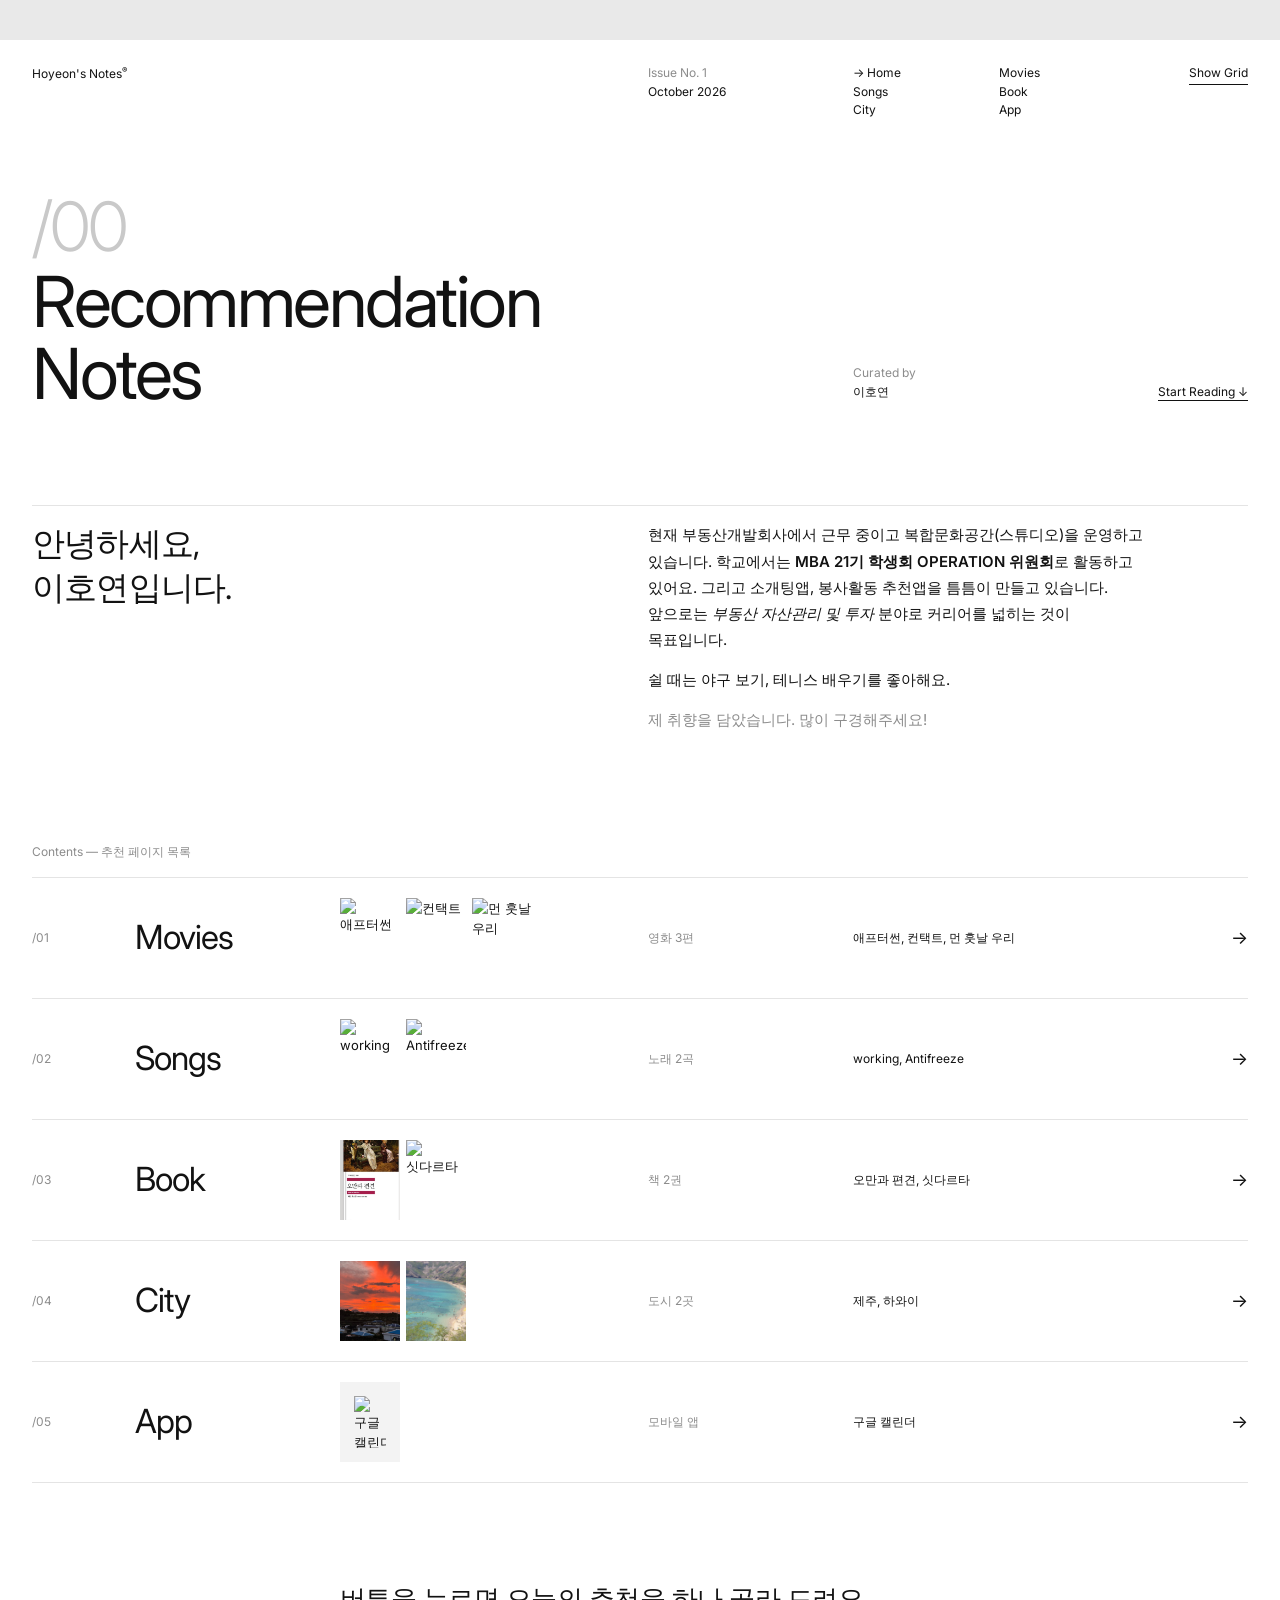
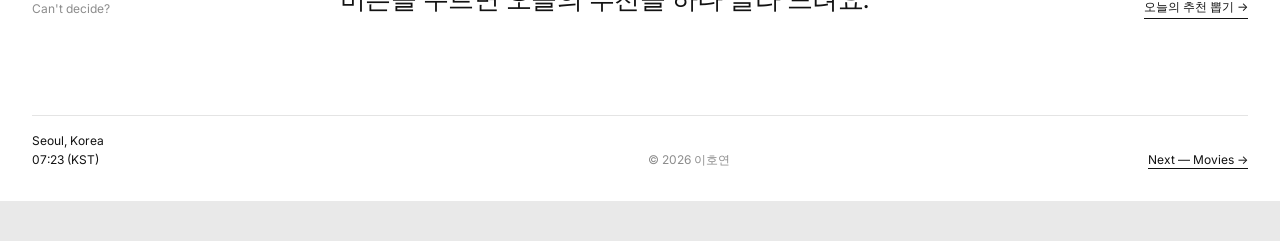
==== commit 6f2fe5ef: "Add Siddhartha as a second recommended book Co-Authored-By: Claude Opus 5.5 <noreply@anthropic.com>" ====
--- a/index.html
+++ b/index.html
@@ -6,7 +6,7 @@
   <TITLE>Recommendation Notes — 이호연</TITLE>
   <link rel="stylesheet" href="https://fonts.googleapis.com/css2?family=Inter:wght@300;400;600&display=swap">
   <link rel="stylesheet" href="https://cdn.jsdelivr.net/gh/orioncactus/pretendard@v1.3.9/dist/web/static/pretendard.min.css">
-  <link rel="stylesheet" href="styles.css?v=20261028">
+  <link rel="stylesheet" href="styles.css?v=20261028b">
 </HEAD>
 
 <BODY>
@@ -74,8 +74,9 @@
       <span class="n">/03</span><span class="t">Book</span>
       <span class="th">
         <IMG SRC="images/book-pride-ko.png" ALT="오만과 편견">
+        <IMG SRC="https://upload.wikimedia.org/wikipedia/commons/thumb/3/3e/Vorzugsausgabe_der_Erstauflage_von_1922%2C_Originalverlagseinband.JPG/960px-Vorzugsausgabe_der_Erstauflage_von_1922%2C_Originalverlagseinband.JPG" ALT="싯다르타">
       </span>
-      <span class="k">책 1권</span><span class="p">오만과 편견</span><span class="arr">→</span>
+      <span class="k">책 2권</span><span class="p">오만과 편견, 싯다르타</span><span class="arr">→</span>
     </A>
     <A HREF="city.html" class="row">
       <span class="n">/04</span><span class="t">City</span>
@@ -111,6 +112,6 @@
 </div>
 
 <!-- JavaScript 파일 연결 -->
-<script src="script.js?v=20261028"></script>
+<script src="script.js?v=20261028b"></script>
 </BODY>
 </HTML>
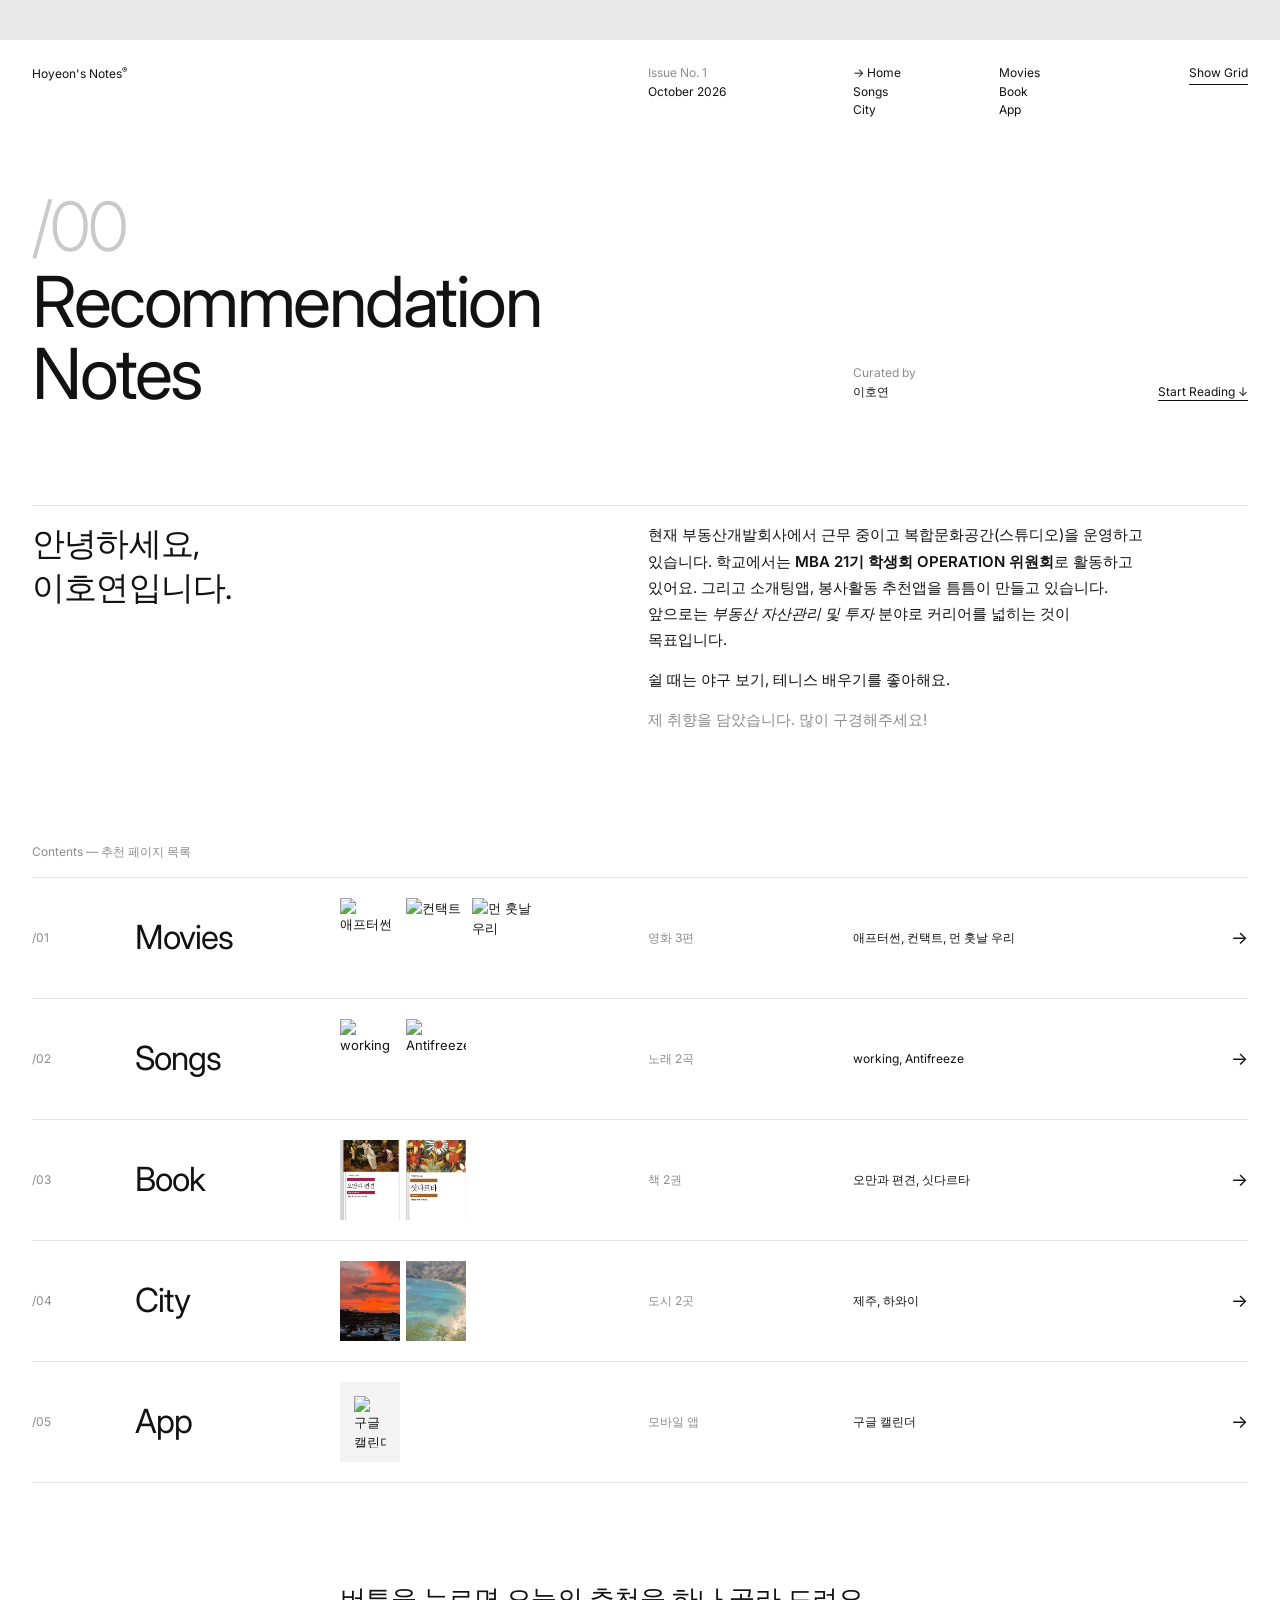
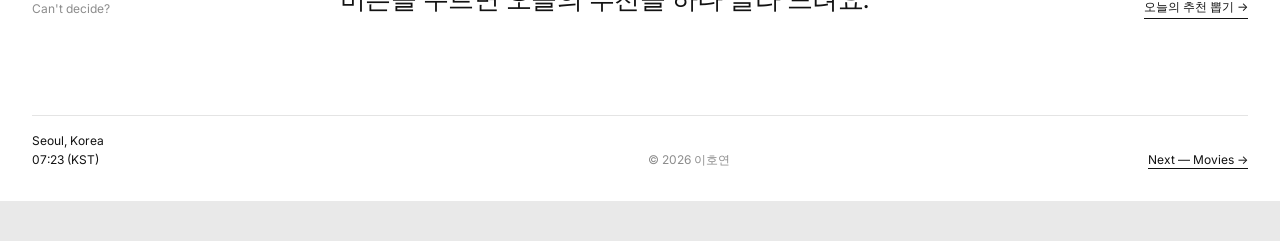
==== commit 035acb0b: "Use Korean edition cover for Siddhartha Co-Authored-By: Claude Opus 5.5 <noreply@anthropic.com>" ====
--- a/index.html
+++ b/index.html
@@ -74,7 +74,7 @@
       <span class="n">/03</span><span class="t">Book</span>
       <span class="th">
         <IMG SRC="images/book-pride-ko.png" ALT="오만과 편견">
-        <IMG SRC="https://upload.wikimedia.org/wikipedia/commons/thumb/3/3e/Vorzugsausgabe_der_Erstauflage_von_1922%2C_Originalverlagseinband.JPG/960px-Vorzugsausgabe_der_Erstauflage_von_1922%2C_Originalverlagseinband.JPG" ALT="싯다르타">
+        <IMG SRC="images/book-siddhartha-ko.png" ALT="싯다르타">
       </span>
       <span class="k">책 2권</span><span class="p">오만과 편견, 싯다르타</span><span class="arr">→</span>
     </A>
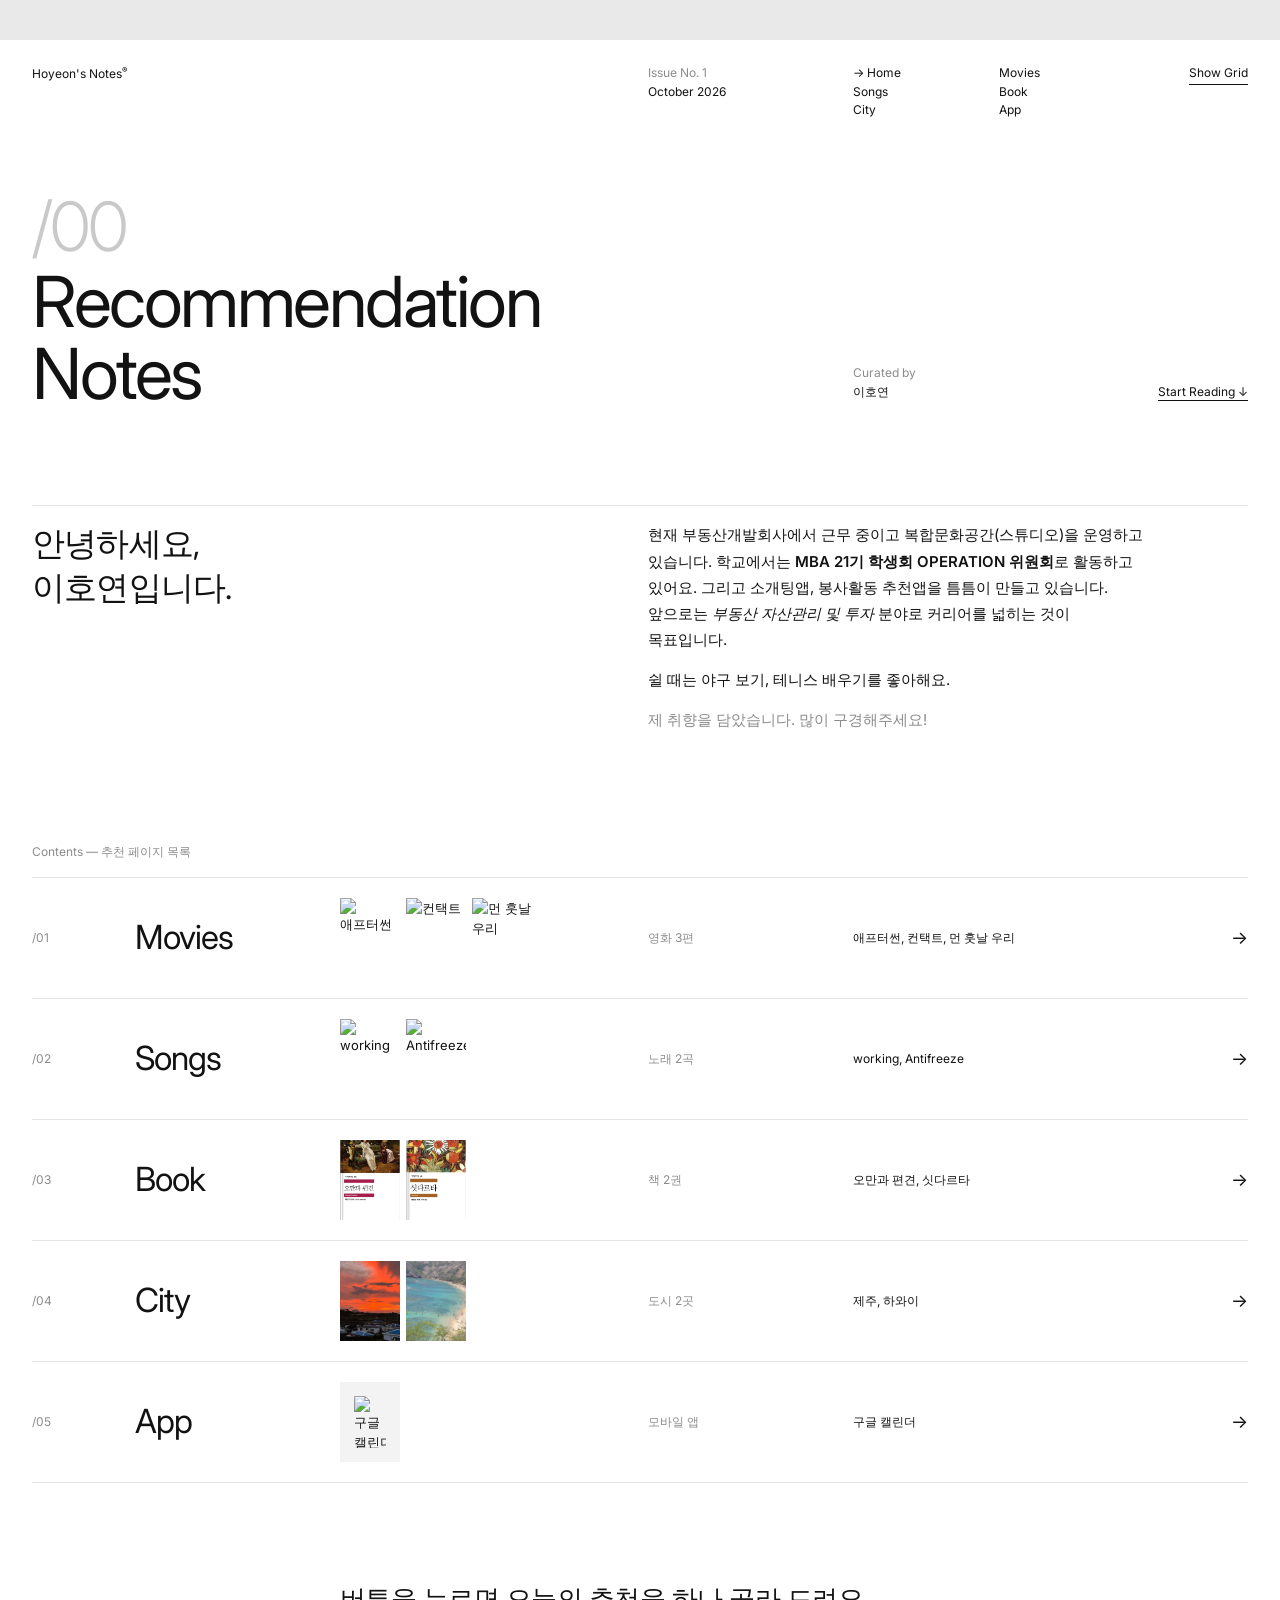
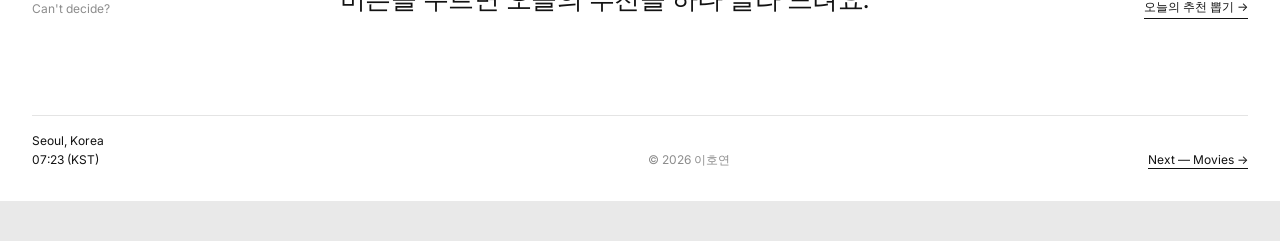
==== commit 9de127ad: "Replace Pride and Prejudice cover image Co-Authored-By: Claude Opus 5.5 <noreply@anthropic.com>" ====
--- a/index.html
+++ b/index.html
@@ -73,7 +73,7 @@
     <A HREF="book.html" class="row">
       <span class="n">/03</span><span class="t">Book</span>
       <span class="th">
-        <IMG SRC="images/book-pride-ko.png" ALT="오만과 편견">
+        <IMG SRC="images/book-pride-ko-v2.png" ALT="오만과 편견">
         <IMG SRC="images/book-siddhartha-ko.png" ALT="싯다르타">
       </span>
       <span class="k">책 2권</span><span class="p">오만과 편견, 싯다르타</span><span class="arr">→</span>
